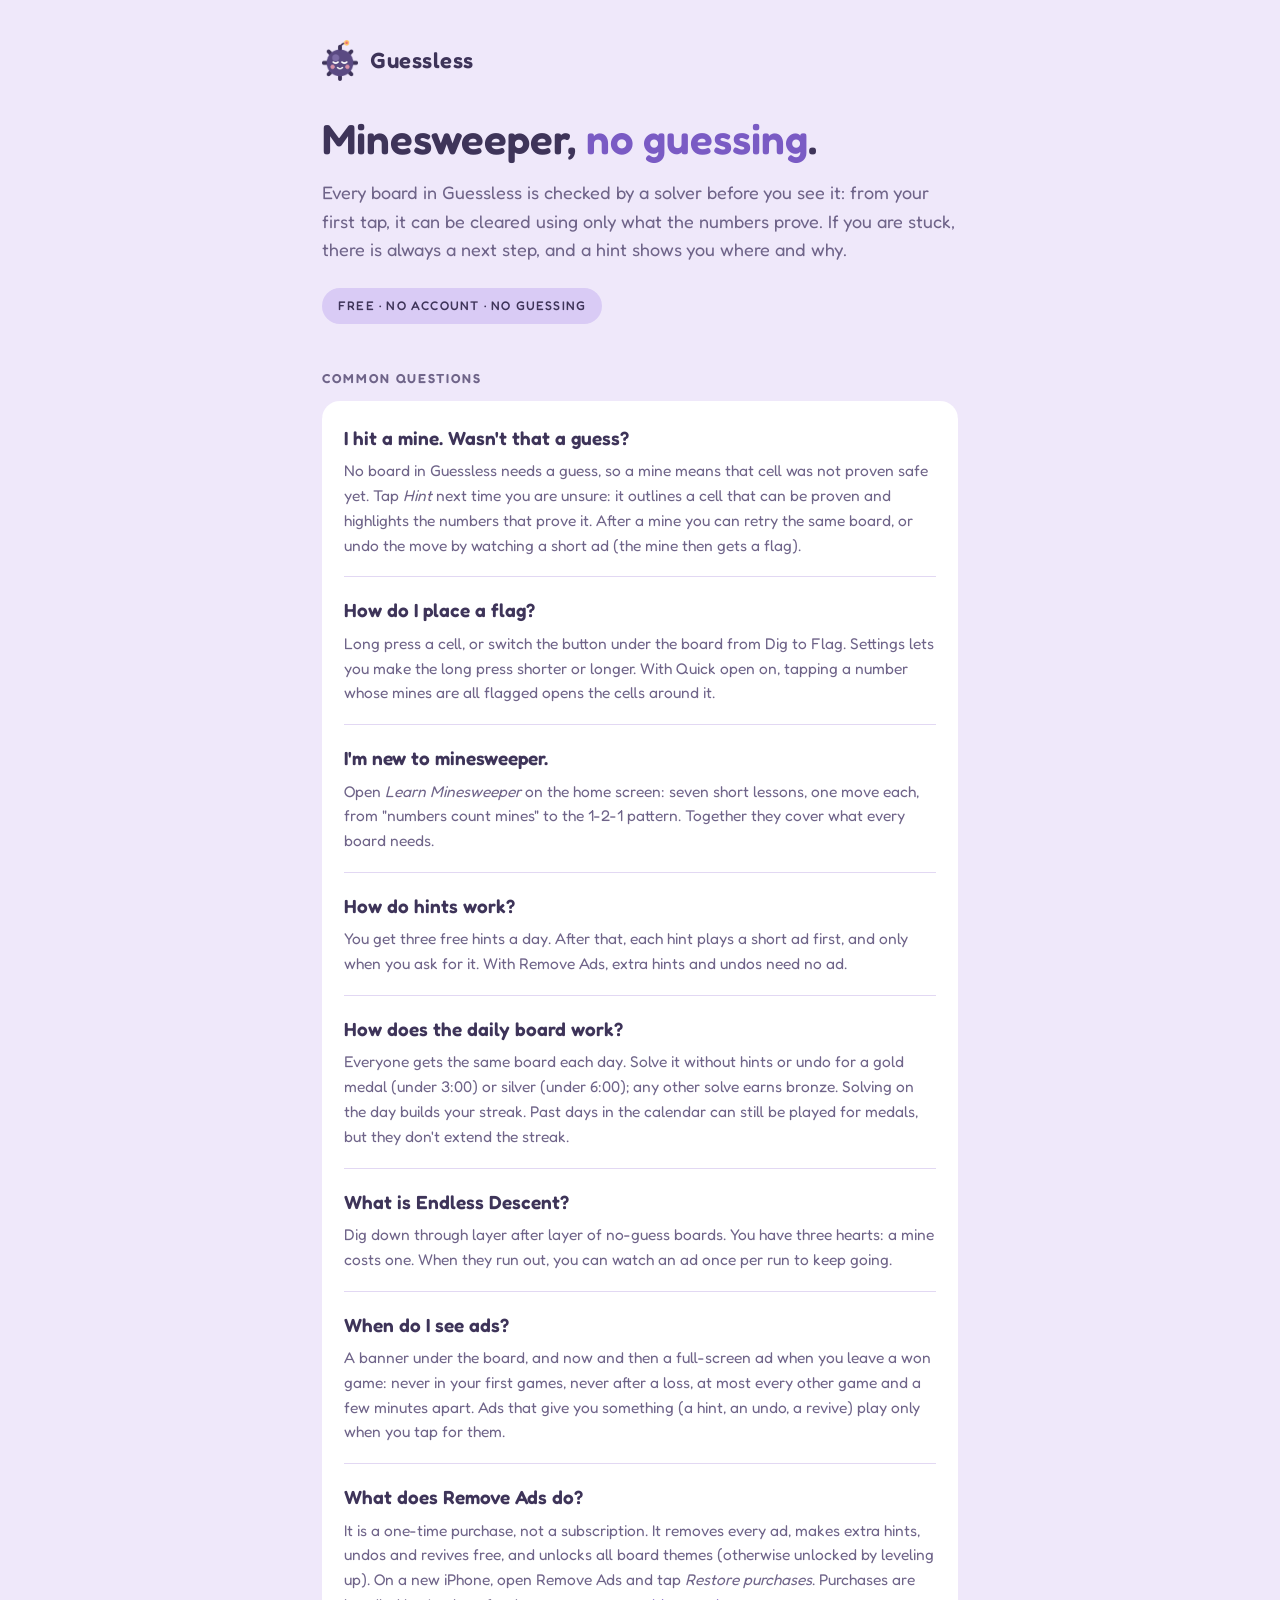
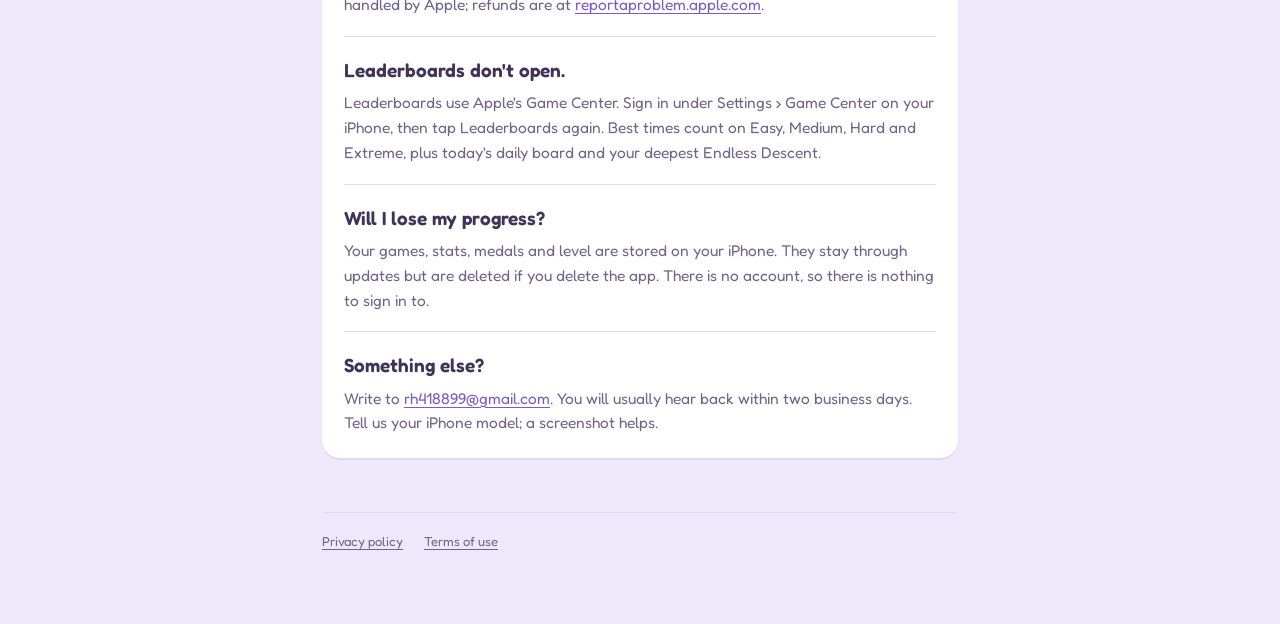
==== index.html @ 7c0a565e "Support page and privacy policy for Guessless: Minesweeper Co-Authored-By: Claude Opus 5.5 <noreply@" ====
<!doctype html>
<html lang="en">
<head>
  <meta charset="utf-8">
  <meta name="viewport" content="width=device-width, initial-scale=1">
  <title>Guessless · Support</title>
  <meta name="description" content="Support for Guessless: Minesweeper, the iPhone minesweeper where every board can be solved by logic, with no guessing.">
  <meta name="theme-color" content="#EFE8FA">
  <link rel="icon" href="favicon.png">
  <link rel="apple-touch-icon" href="apple-touch-icon.png">
  <link rel="preconnect" href="https://fonts.googleapis.com">
  <link rel="preconnect" href="https://fonts.gstatic.com" crossorigin>
  <link rel="stylesheet" href="https://fonts.googleapis.com/css2?family=Fredoka:wght@400;500;600&display=swap">
  <link rel="stylesheet" href="style.css">
</head>
<body>
<main>
  <a class="top" href="./"><img src="mark.png" alt=""><span>Guessless</span></a>

  <h1>Minesweeper, <em>no guessing</em>.</h1>
  <p class="lede">
    Every board in Guessless is checked by a solver before you see it: from your first tap, it can be
    cleared using only what the numbers prove. If you are stuck, there is always a next step, and a
    hint shows you where and why.
  </p>
  <span class="badge">FREE · NO ACCOUNT · NO GUESSING</span>

  <h2>Common questions</h2>
  <div class="card">
    <div class="entry">
      <strong>I hit a mine. Wasn't that a guess?</strong>
      <p>
        No board in Guessless needs a guess, so a mine means that cell was not proven safe yet. Tap
        <em>Hint</em> next time you are unsure: it outlines a cell that can be proven and highlights the
        numbers that prove it. After a mine you can retry the same board, or undo the move by watching
        a short ad (the mine then gets a flag).
      </p>
    </div>
    <div class="entry">
      <strong>How do I place a flag?</strong>
      <p>
        Long press a cell, or switch the button under the board from Dig to Flag. Settings lets you
        make the long press shorter or longer. With Quick open on, tapping a number whose mines are all
        flagged opens the cells around it.
      </p>
    </div>
    <div class="entry">
      <strong>I'm new to minesweeper.</strong>
      <p>
        Open <em>Learn Minesweeper</em> on the home screen: seven short lessons, one move each, from
        "numbers count mines" to the 1-2-1 pattern. Together they cover what every board needs.
      </p>
    </div>
    <div class="entry">
      <strong>How do hints work?</strong>
      <p>
        You get three free hints a day. After that, each hint plays a short ad first, and only when you
        ask for it. With Remove Ads, extra hints and undos need no ad.
      </p>
    </div>
    <div class="entry">
      <strong>How does the daily board work?</strong>
      <p>
        Everyone gets the same board each day. Solve it without hints or undo for a gold medal (under
        3:00) or silver (under 6:00); any other solve earns bronze. Solving on the day builds your
        streak. Past days in the calendar can still be played for medals, but they don't extend the
        streak.
      </p>
    </div>
    <div class="entry">
      <strong>What is Endless Descent?</strong>
      <p>
        Dig down through layer after layer of no-guess boards. You have three hearts: a mine costs one.
        When they run out, you can watch an ad once per run to keep going.
      </p>
    </div>
    <div class="entry">
      <strong>When do I see ads?</strong>
      <p>
        A banner under the board, and now and then a full-screen ad when you leave a won game: never in
        your first games, never after a loss, at most every other game and a few minutes apart. Ads
        that give you something (a hint, an undo, a revive) play only when you tap for them.
      </p>
    </div>
    <div class="entry">
      <strong>What does Remove Ads do?</strong>
      <p>
        It is a one-time purchase, not a subscription. It removes every ad, makes extra hints, undos and
        revives free, and unlocks all board themes (otherwise unlocked by leveling up). On a new iPhone,
        open Remove Ads and tap <em>Restore purchases</em>. Purchases are handled by Apple; refunds are at
        <a href="https://reportaproblem.apple.com">reportaproblem.apple.com</a>.
      </p>
    </div>
    <div class="entry">
      <strong>Leaderboards don't open.</strong>
      <p>
        Leaderboards use Apple's Game Center. Sign in under Settings › Game Center on your iPhone, then
        tap Leaderboards again. Best times count on Easy, Medium, Hard and Extreme, plus today's daily
        board and your deepest Endless Descent.
      </p>
    </div>
    <div class="entry">
      <strong>Will I lose my progress?</strong>
      <p>
        Your games, stats, medals and level are stored on your iPhone. They stay through updates but are
        deleted if you delete the app. There is no account, so there is nothing to sign in to.
      </p>
    </div>
    <div class="entry">
      <strong>Something else?</strong>
      <p>
        Write to <a href="mailto:rh418899@gmail.com?subject=Guessless">rh418899@gmail.com</a>. You will
        usually hear back within two business days. Tell us your iPhone model; a screenshot helps.
      </p>
    </div>
  </div>

  <footer>
    <a href="privacy.html">Privacy policy</a>
    <a href="https://www.apple.com/legal/internet-services/itunes/dev/stdeula/">Terms of use</a>
  </footer>
</main>
</body>
</html>
---- style.css ----
:root {
  --bg: #EFE8FA;
  --card: #FFFFFF;
  --line: #E2D8F3;
  --text: #3E3459;
  --muted: #6F6489;
  --accent: #7A5BC4;
  --badge: #D9CBF5;
  --body: 'Fredoka', system-ui, -apple-system, 'Segoe UI', sans-serif;
}
* { box-sizing: border-box; }
html { background: var(--bg); }
body { margin: 0; color: var(--text); font-family: var(--body); line-height: 1.6; -webkit-font-smoothing: antialiased; min-height: 100vh; }
main { max-width: 680px; margin: 0 auto; padding: 40px 22px 72px; }
.top { display: flex; align-items: center; gap: 12px; text-decoration: none; }
.top img { width: 36px; height: auto; }
.top span { font-weight: 600; font-size: 22px; letter-spacing: 0.5px; color: var(--text); }
h1 { font-weight: 600; font-size: 42px; line-height: 1.12; margin: 34px 0 0; }
h1 em { font-style: normal; color: var(--accent); }
.lede { font-size: 18px; color: var(--muted); margin: 16px 0 0; }
.meta { font-size: 13px; color: var(--muted); margin-top: 10px; }
h2 { font-size: 13px; font-weight: 600; letter-spacing: 2px; text-transform: uppercase; color: var(--muted); margin: 44px 0 12px; }
.card { background: var(--card); border-radius: 18px; padding: 4px 22px; box-shadow: 0 2px 0 var(--line); }
.entry { padding: 18px 0; border-bottom: 1px solid var(--line); }
.entry:last-child { border-bottom: 0; }
.entry strong { display: block; font-weight: 600; font-size: 19px; margin-bottom: 6px; }
.entry p, .entry ul, .entry ol { margin: 0; color: var(--muted); font-size: 15.5px; }
.entry ul, .entry ol { padding-left: 20px; }
.entry p + p, .entry p + ul, .entry ul + p, .entry p + ol, .entry ol + p { margin-top: 8px; }
p { color: var(--muted); }
a { color: var(--accent); text-underline-offset: 3px; }
.badge { display: inline-block; margin-top: 24px; padding: 8px 16px; border-radius: 999px; background: var(--badge); color: var(--text); font-weight: 500; font-size: 12.5px; letter-spacing: 1.2px; }
footer { margin-top: 54px; padding-top: 18px; border-top: 1px solid var(--line); font-size: 13px; color: var(--muted); }
footer a { color: var(--muted); margin-right: 18px; }
@media (max-width: 480px) { h1 { font-size: 34px; } .lede { font-size: 16.5px; } .badge { font-size: 11px; letter-spacing: 0.6px; } }
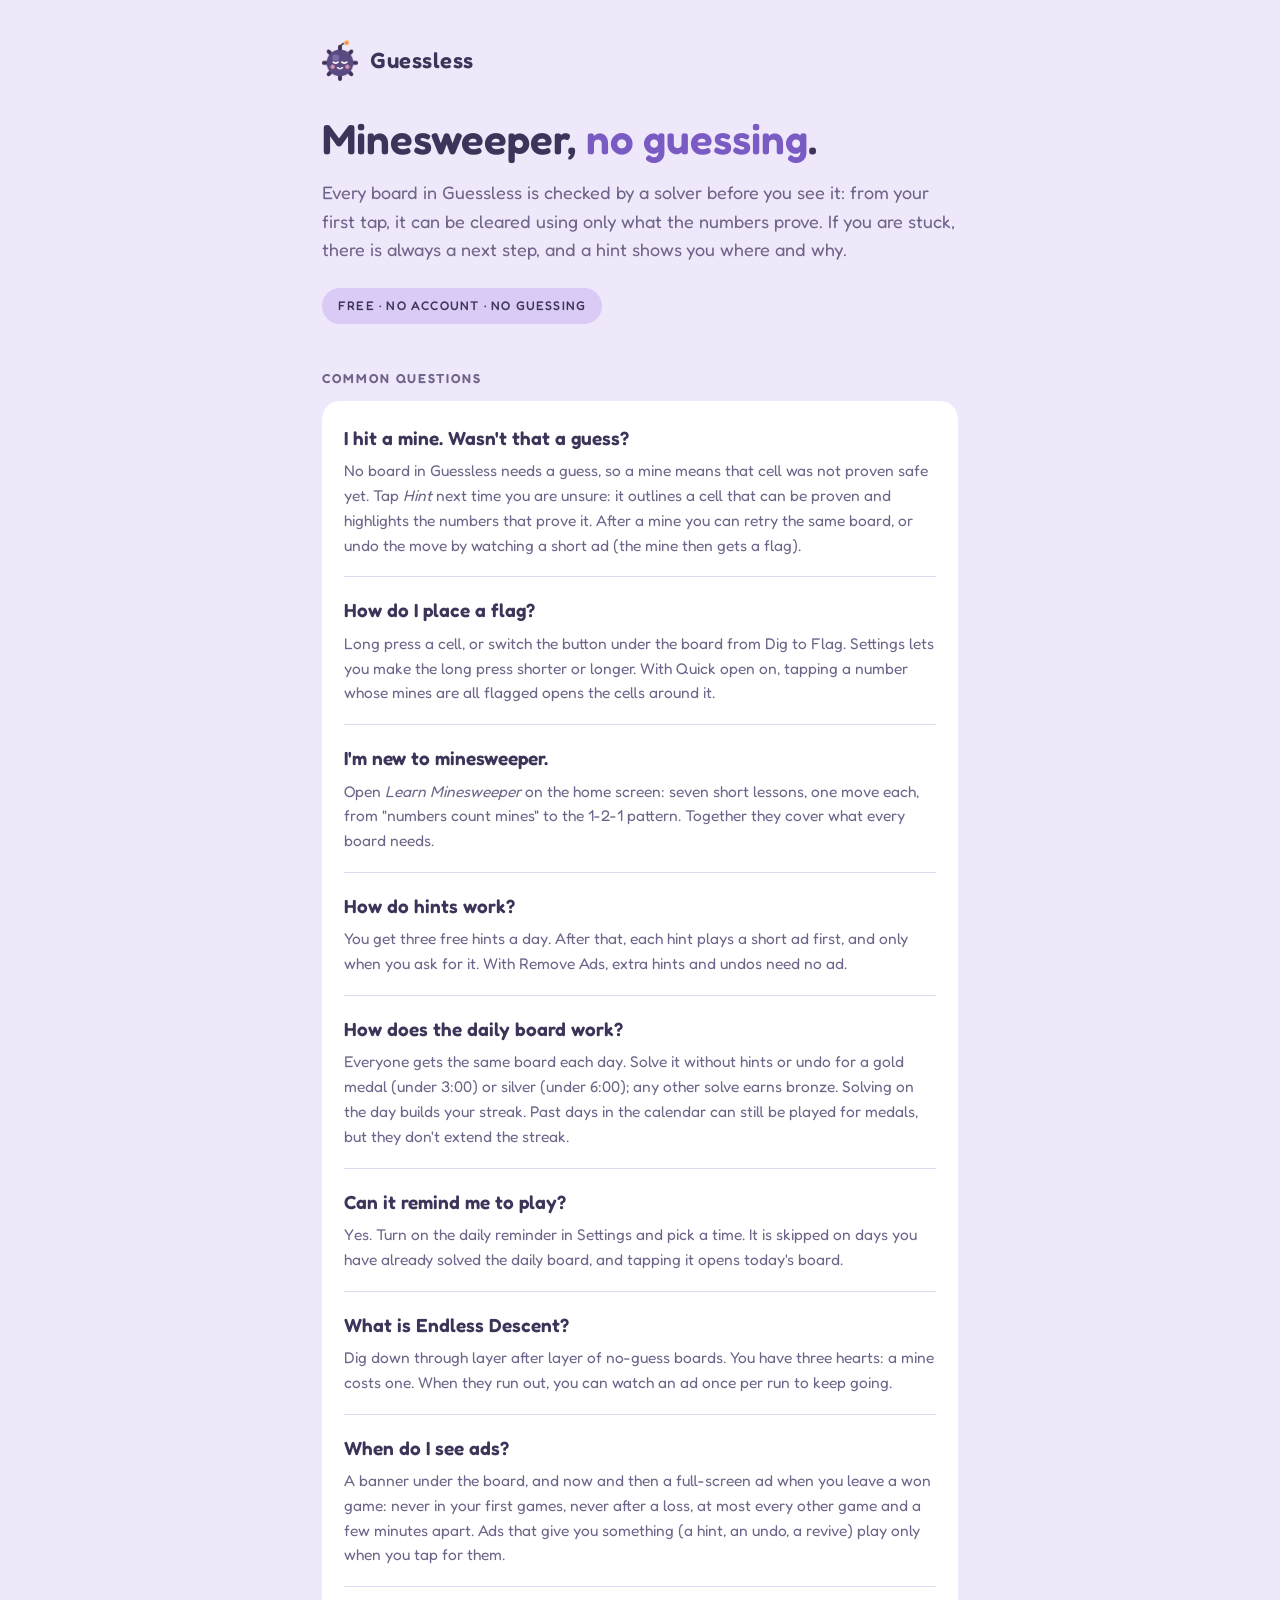
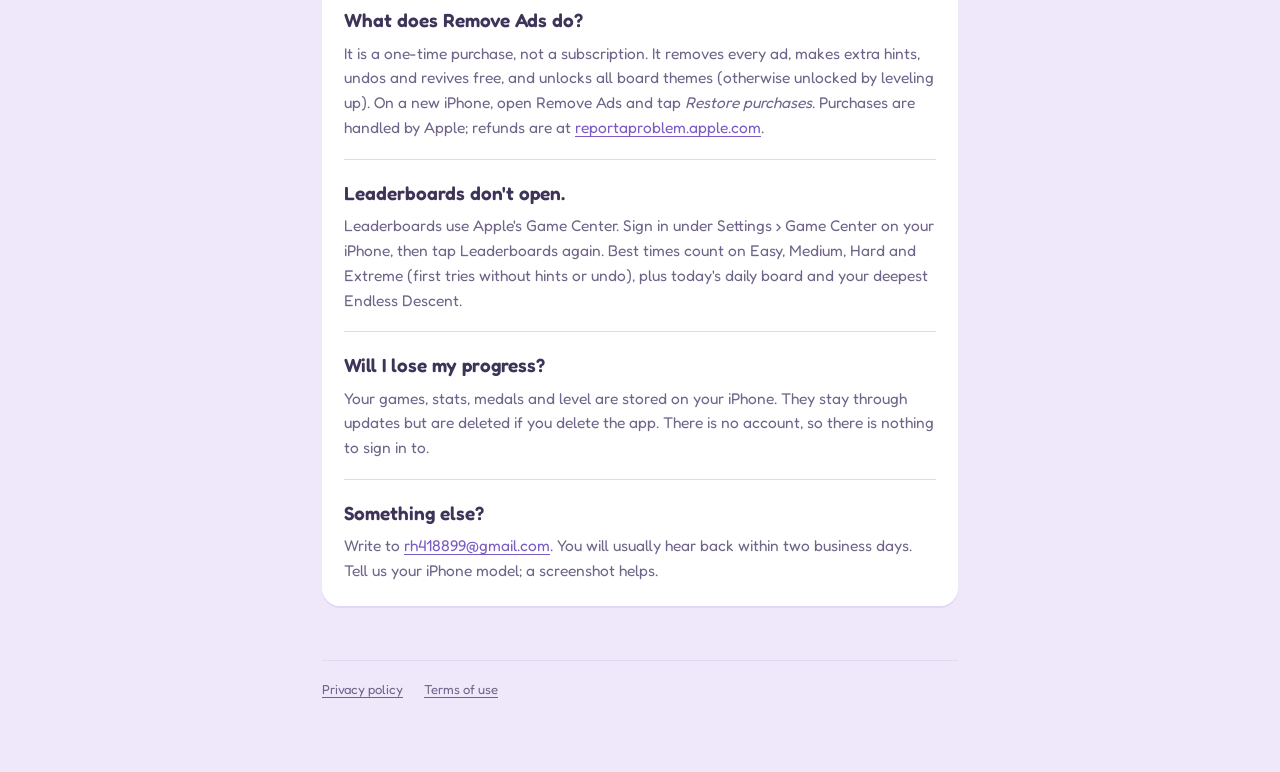
==== commit 7fc1e4d6: "Daily reminder, ad privacy choices, clean-win leaderboards Co-Authored-By: Claude Opus 5.5 <noreply@" ====
--- a/index.html
+++ b/index.html
@@ -68,6 +68,13 @@
       </p>
     </div>
     <div class="entry">
+      <strong>Can it remind me to play?</strong>
+      <p>
+        Yes. Turn on the daily reminder in Settings and pick a time. It is skipped on days you have
+        already solved the daily board, and tapping it opens today's board.
+      </p>
+    </div>
+    <div class="entry">
       <strong>What is Endless Descent?</strong>
       <p>
         Dig down through layer after layer of no-guess boards. You have three hearts: a mine costs one.
@@ -95,8 +102,8 @@
       <strong>Leaderboards don't open.</strong>
       <p>
         Leaderboards use Apple's Game Center. Sign in under Settings › Game Center on your iPhone, then
-        tap Leaderboards again. Best times count on Easy, Medium, Hard and Extreme, plus today's daily
-        board and your deepest Endless Descent.
+        tap Leaderboards again. Best times count on Easy, Medium, Hard and Extreme (first tries without
+        hints or undo), plus today's daily board and your deepest Endless Descent.
       </p>
     </div>
     <div class="entry">
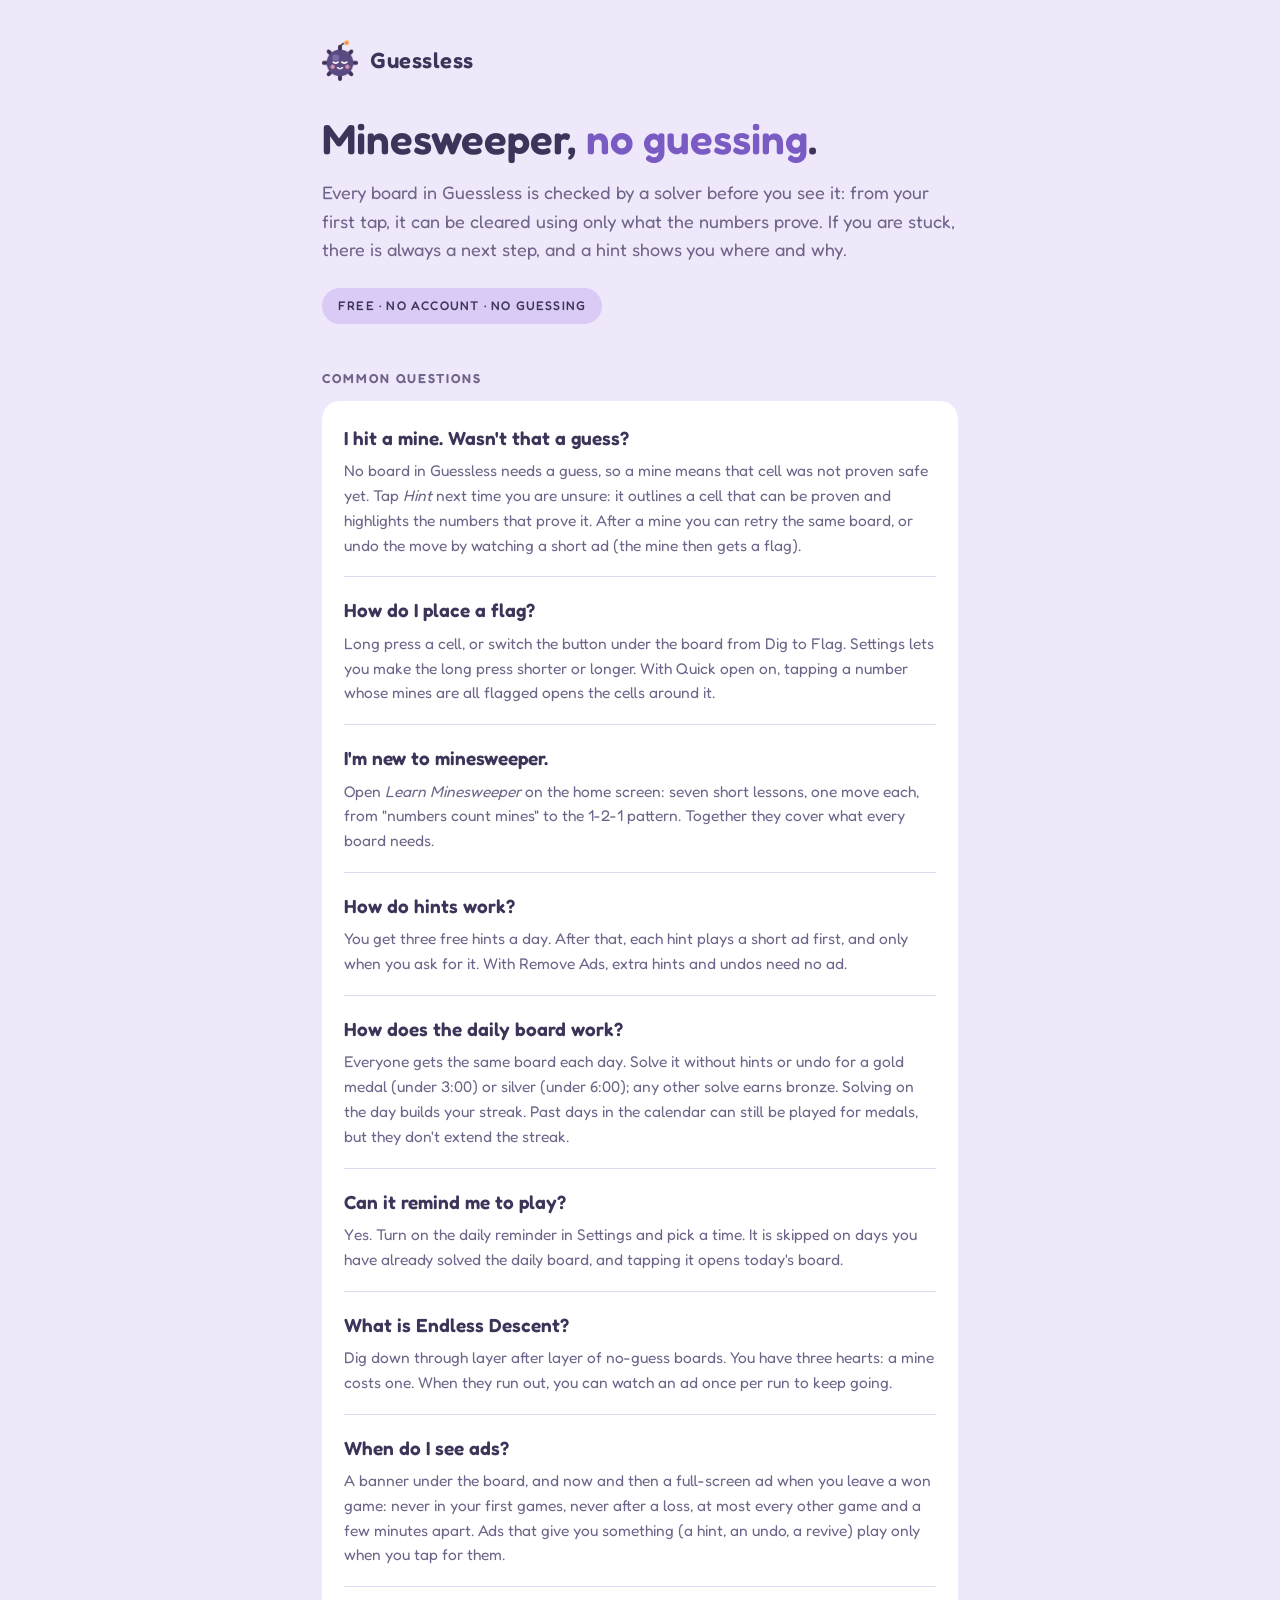
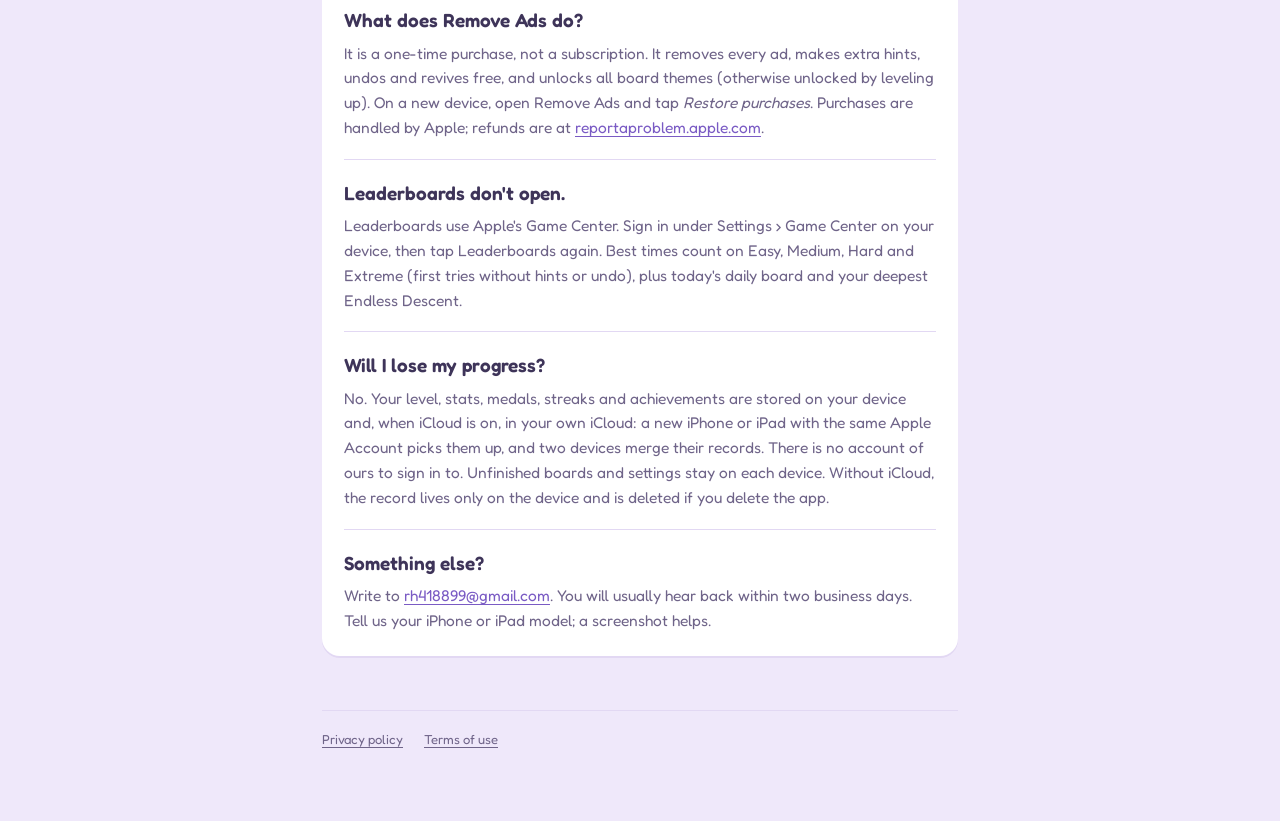
==== commit 59ea02a8: "iCloud copy of the player's record, iPad Co-Authored-By: Claude Opus 5.5 <noreply@anthropic.com>" ====
--- a/index.html
+++ b/index.html
@@ -4,7 +4,7 @@
   <meta charset="utf-8">
   <meta name="viewport" content="width=device-width, initial-scale=1">
   <title>Guessless · Support</title>
-  <meta name="description" content="Support for Guessless: Minesweeper, the iPhone minesweeper where every board can be solved by logic, with no guessing.">
+  <meta name="description" content="Support for Guessless: Minesweeper, the iPhone and iPad minesweeper where every board can be solved by logic, with no guessing.">
   <meta name="theme-color" content="#EFE8FA">
   <link rel="icon" href="favicon.png">
   <link rel="apple-touch-icon" href="apple-touch-icon.png">
@@ -93,7 +93,7 @@
       <strong>What does Remove Ads do?</strong>
       <p>
         It is a one-time purchase, not a subscription. It removes every ad, makes extra hints, undos and
-        revives free, and unlocks all board themes (otherwise unlocked by leveling up). On a new iPhone,
+        revives free, and unlocks all board themes (otherwise unlocked by leveling up). On a new device,
         open Remove Ads and tap <em>Restore purchases</em>. Purchases are handled by Apple; refunds are at
         <a href="https://reportaproblem.apple.com">reportaproblem.apple.com</a>.
       </p>
@@ -101,7 +101,7 @@
     <div class="entry">
       <strong>Leaderboards don't open.</strong>
       <p>
-        Leaderboards use Apple's Game Center. Sign in under Settings › Game Center on your iPhone, then
+        Leaderboards use Apple's Game Center. Sign in under Settings › Game Center on your device, then
         tap Leaderboards again. Best times count on Easy, Medium, Hard and Extreme (first tries without
         hints or undo), plus today's daily board and your deepest Endless Descent.
       </p>
@@ -109,15 +109,18 @@
     <div class="entry">
       <strong>Will I lose my progress?</strong>
       <p>
-        Your games, stats, medals and level are stored on your iPhone. They stay through updates but are
-        deleted if you delete the app. There is no account, so there is nothing to sign in to.
+        No. Your level, stats, medals, streaks and achievements are stored on your device and, when
+        iCloud is on, in your own iCloud: a new iPhone or iPad with the same Apple Account picks them
+        up, and two devices merge their records. There is no account of ours to sign in to. Unfinished
+        boards and settings stay on each device. Without iCloud, the record lives only on the device and
+        is deleted if you delete the app.
       </p>
     </div>
     <div class="entry">
       <strong>Something else?</strong>
       <p>
         Write to <a href="mailto:rh418899@gmail.com?subject=Guessless">rh418899@gmail.com</a>. You will
-        usually hear back within two business days. Tell us your iPhone model; a screenshot helps.
+        usually hear back within two business days. Tell us your iPhone or iPad model; a screenshot helps.
       </p>
     </div>
   </div>
